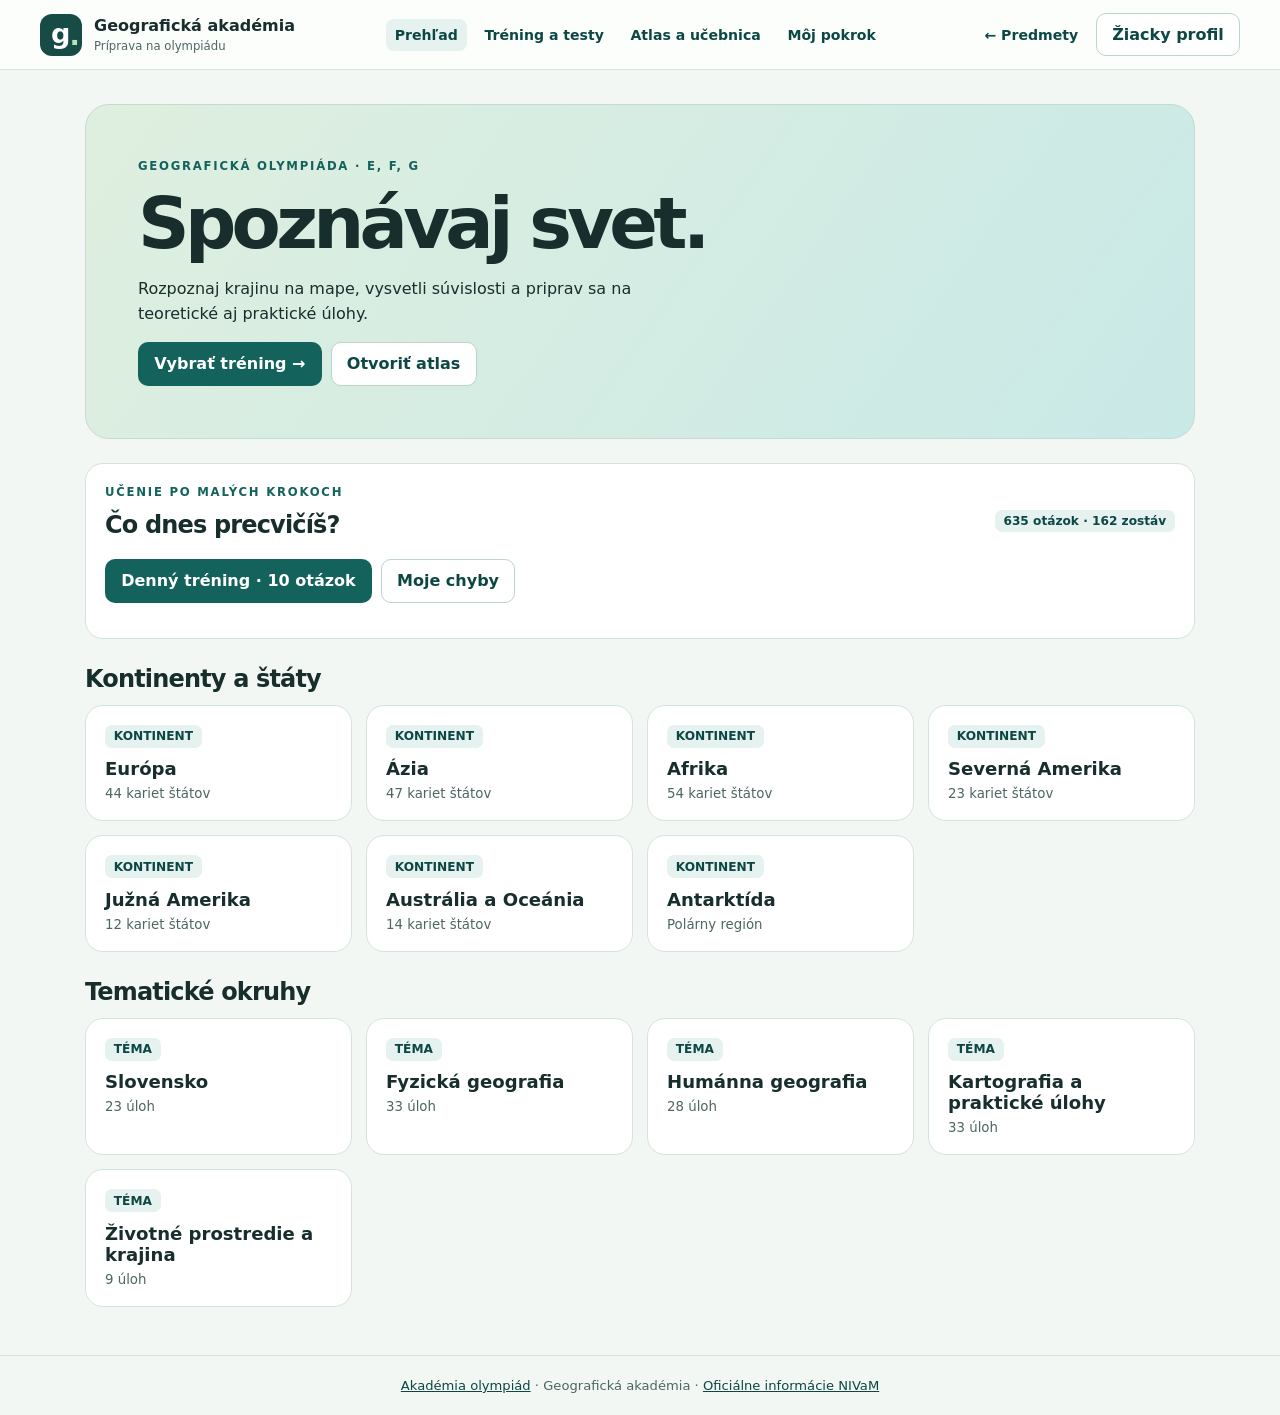
==== geografia/index.html @ 2500e164 "Publish the subject selector and Geografická akadémia from Sites" ====
<!doctype html>
<html lang="sk">
<head>
<meta charset="utf-8"><meta name="viewport" content="width=device-width,initial-scale=1">
<meta name="description" content="Geografická akadémia pre základné školy. Tréning na Geografickú olympiádu, atlas a pokrok.">
<title>Geografická akadémia</title>
<link rel="stylesheet" href="academy.css">
<script src="app.js" defer></script>
</head>
<body class="academy">
<header class="academy-header">
  <a class="wordmark" href="#prehlad"><span class="logo">g<span>.</span></span><span>Geografická akadémia<small>Príprava na olympiádu</small></span></a>
  <nav aria-label="Navigácia"><a href="#prehlad">Prehľad</a><a href="#trening">Tréning a testy</a><a href="#atlas">Atlas a učebnica</a><a href="#pokrok">Môj pokrok</a></nav>
  <div class="header-actions"><a href="../">← Predmety</a><button id="profile-button" class="secondary">Profil</button></div>
</header>
<main id="screen" class="screen" tabindex="-1"><p role="status">Načítavam geografické otázky…</p></main>
<footer class="portal-footer"><a href="../">Akadémia olympiád</a> · Geografická akadémia · <a href="https://nivam.sk/olympiady-a-sutaze/geograficka-olympiada/">Oficiálne informácie NIVaM</a></footer>
<dialog id="profile-dialog" aria-labelledby="profile-title">
  <form id="profile-form">
    <p class="kicker">MÔJ PROFIL</p><h2 id="profile-title">Žiacky profil</h2>
    <p class="muted">Použi prezývku. Pokusy aj profil sa ukladajú v tomto prehliadači.</p>
    <label>Prezývka<input name="nickname" maxlength="30" autocomplete="off" required></label>
    <label>Kategória<select name="category"><option value="G">G · 5. ročník</option><option value="F">F · 6.–7. ročník</option><option value="E">E · 8.–9. ročník</option></select></label>
    <div class="actions"><button class="primary">Vytvoriť profil</button><button type="button" id="close-profile" class="secondary">Zavrieť</button></div>
  </form>
  <div id="profiles"></div>
</dialog>
</body></html>
---- geografia/academy.css ----
:root{color-scheme:light;--ink:#172e2c;--muted:#4d6663;--line:#d4e3df;--paper:#fff;--bg:#f3f7f4;--accent:#14625c;--dark:#0c4744;--soft:#e6f2ef;--orange:#8c4a19;--radius:18px;font-family:system-ui,-apple-system,"Segoe UI",sans-serif;color:var(--ink);background:var(--bg)}
*{box-sizing:border-box}body{margin:0}a{color:var(--dark)}button,input,select{font:inherit}button{cursor:pointer}button:disabled{cursor:default;opacity:.52}a:focus-visible,button:focus-visible,input:focus-visible,select:focus-visible,summary:focus-visible{outline:3px solid #b76522;outline-offset:3px}h1,h2,h3,p{margin-top:0}h1{font-size:clamp(2.35rem,5.6vw,4.6rem);letter-spacing:-.065em;line-height:1.02;margin-bottom:1rem}h2{letter-spacing:-.035em;line-height:1.13}p{line-height:1.57}.muted,.hint,small{color:var(--muted)}.kicker{font-size:.73rem;font-weight:800;letter-spacing:.15em;color:var(--accent);margin-bottom:.7rem}.portal-header,.academy-header{border-bottom:1px solid var(--line);background:#fcfefc}.portal-header{padding:22px max(5vw,calc((100vw - 1110px)/2))}.wordmark{display:inline-flex;align-items:center;gap:.75rem;text-decoration:none;color:var(--ink);font-weight:800;line-height:1.2;white-space:nowrap}.wordmark small{display:block;font-weight:500;font-size:.73rem;margin-top:.22rem}.logo{display:grid;place-items:center;position:relative;width:42px;height:42px;border-radius:12px;background:#174b46;color:white;font-size:1.7rem;letter-spacing:-.11em;padding-right:.22rem}.logo span{position:absolute;right:.32rem;bottom:.18rem;color:#b2e4b5}.portal-main,.screen{width:min(1110px,calc(100% - 36px));margin:0 auto}.portal-main{padding:clamp(32px,7vw,90px) 0 55px}.portal-intro p:last-child{color:var(--muted);max-width:36rem;font-size:1.08rem}.subject-grid{display:grid;grid-template-columns:repeat(2,minmax(0,1fr));gap:24px;margin-top:34px}.subject{text-decoration:none;color:var(--ink);display:flex;flex-direction:column;background:#fff;border:1px solid var(--line);border-radius:22px;overflow:hidden;transition:transform .2s,border-color .2s}.subject:hover{transform:translateY(-4px);border-color:var(--accent)}.subject-art{height:155px;background:#e3eee0;overflow:hidden;display:grid;place-items:center}.geo .subject-art{background:#dbefeb}.subject-art svg{width:100%;height:100%;object-fit:contain}.subject-content{padding:24px;flex:1;display:flex;flex-direction:column}.subject h2{font-size:clamp(1.9rem,4vw,3rem);margin-bottom:.5rem}.subject p:not(.kicker){color:var(--muted);flex:1}.subject-cta{font-weight:800;color:var(--dark);display:flex;justify-content:space-between;gap:.5rem}.portal-footer{padding:22px 18px;border-top:1px solid var(--line);text-align:center;color:var(--muted);font-size:.82rem}.academy-header{display:flex;align-items:center;justify-content:space-between;flex-wrap:wrap;gap:14px;padding:13px max(18px,calc((100vw - 1200px)/2))}.academy-header nav,.header-actions,.actions{display:flex;align-items:center;flex-wrap:wrap;gap:9px}.academy-header nav a,.header-actions>a{padding:.5rem .55rem;text-decoration:none;font-size:.88rem;font-weight:650}.academy-header nav a[aria-current=page]{background:var(--soft);border-radius:8px}.screen{min-height:65vh;padding:34px 0 48px}.screen:focus{outline:none}.hero-geo{padding:clamp(24px,5vw,52px);background:linear-gradient(125deg,#dfefdf,#c9e9e7);border:1px solid #c3dbd3;border-radius:24px;margin-bottom:24px}.hero-geo p:not(.kicker){max-width:36rem}.hero-geo h1{max-width:12ch}.primary,.secondary,.plain{display:inline-flex;align-items:center;justify-content:center;text-decoration:none;border:1px solid transparent;border-radius:10px;padding:.67rem .95rem;font-weight:700;min-height:42px;line-height:1.25;text-align:center}.primary{background:var(--accent);color:white}.primary:hover{background:var(--dark)}.secondary{background:#fff;border-color:#bdd3ce;color:var(--dark)}.secondary:hover,.plain:hover{background:var(--soft)}.plain{background:transparent;color:var(--dark)}.grid{display:grid;grid-template-columns:repeat(auto-fit,minmax(min(100%,225px),1fr));gap:14px}.panel,.tile{background:white;border:1px solid var(--line);border-radius:var(--radius);padding:19px;margin-bottom:16px}.tile{display:flex;flex-direction:column;align-items:start;text-align:left;color:var(--ink);gap:.45rem;margin-bottom:0}.tile:hover{border-color:var(--accent)}.tile strong{font-size:1.13rem}.tile .badge{margin-bottom:.2rem}.badge{display:inline-block;padding:.28rem .55rem;background:var(--soft);color:var(--dark);border-radius:7px;font-weight:700;font-size:.76rem}.section-title{margin:27px 0 12px}.controls{display:grid;grid-template-columns:repeat(auto-fit,minmax(min(100%,165px),1fr));gap:12px;margin-bottom:16px}label{display:block;font-size:.88rem;font-weight:700}input,select{display:block;width:100%;margin-top:.35rem;border:1px solid #a9c4bd;border-radius:9px;background:#fff;color:var(--ink);padding:.65rem .6rem;min-height:42px}select:disabled{opacity:.6}dialog{border:1px solid var(--line);border-radius:18px;width:min(460px,calc(100% - 24px));color:var(--ink);padding:24px}dialog::backdrop{background:#17312c88}dialog label,dialog .actions{margin-bottom:12px}.row{display:flex;justify-content:space-between;align-items:center;gap:12px;flex-wrap:wrap}.list-row{padding:10px 0;border-top:1px solid var(--line)}.test-panel{max-width:850px;margin-inline:auto}.test-panel h1{font-size:clamp(1.55rem,4vw,2.45rem);letter-spacing:-.035em;margin:16px 0}.option{display:block;width:100%;text-align:left;color:var(--ink);background:#fff;border:1px solid #b9d0ca;border-radius:10px;padding:.78rem;margin:8px 0}.option:hover,.option[aria-pressed=true]{background:var(--soft);border-color:var(--accent)}.option[aria-pressed=true]{box-shadow:inset 0 0 0 1px var(--accent)}.option b{display:inline-block;width:1.65rem;color:var(--accent)}.options{margin:12px 0 18px}.feedback{padding:14px;border-radius:10px;margin:14px 0;background:#e7f5e9;border:1px solid #aed1b2}.feedback.wrong{background:#fff1e6;border-color:#e4bc9b}.feedback p:last-child{margin-bottom:0}.question-map{display:flex;flex-wrap:wrap;gap:5px;margin-top:12px}.question-map button{min-width:39px;padding:.48rem}.question-map [aria-current=step]{background:var(--dark);color:white}.question-map .answered:not([aria-current=step]){background:#d8ede5}.match-line{display:grid;grid-template-columns:1fr 1.3fr;gap:12px;align-items:center;margin-bottom:10px}.match-line select{margin:0}.diagram{background:#f5faf8;border:1px solid var(--line);padding:10px;border-radius:12px;margin:12px 0}.diagram svg{display:block;width:min(100%,500px);height:auto;margin:auto}.score{font-size:3rem;color:var(--accent);font-weight:850;letter-spacing:-.06em}.progress{height:7px;border-radius:7px;background:var(--soft);overflow:hidden;margin:10px 0}.progress span{display:block;height:100%;background:#398278}.alert{color:#8b3629;font-weight:700}.empty{padding:24px;border:1px dashed #acc7be;border-radius:12px}.atlas-facts{padding-left:1.2rem;line-height:1.6}.country-group{margin:14px 0}.country-group summary,.review summary{padding:.5rem 0;cursor:pointer;font-weight:700}.review{border-top:1px solid var(--line);padding:.3rem 0}.sr-only{position:absolute;width:1px;height:1px;overflow:hidden;clip-path:inset(50%);white-space:nowrap}
@media(max-width:640px){.subject-grid{grid-template-columns:1fr;gap:14px;margin-top:22px}.subject-art{height:115px}.academy-header{gap:8px}.academy-header nav{order:3;width:100%;justify-content:space-between;gap:3px}.academy-header nav a{font-size:.77rem;padding:.5rem .28rem}.wordmark small{font-size:.69rem}.academy-header .logo{width:35px;height:35px}.header-actions{gap:3px}.header-actions>a{font-size:.78rem;padding:.3rem}.header-actions .secondary{padding:.45rem;font-size:.8rem;min-height:35px}.screen{padding-top:20px}.panel{padding:14px}.match-line{grid-template-columns:1fr;gap:4px}}
@media(prefers-reduced-motion:reduce){*{transition:none!important;scroll-behavior:auto!important}}

.diagram img{display:block;width:auto;max-width:100%;max-height:350px;height:auto;margin:auto;border-radius:8px}.diagram figcaption{font-size:.8rem;color:var(--muted);margin:.55rem .1rem .15rem}
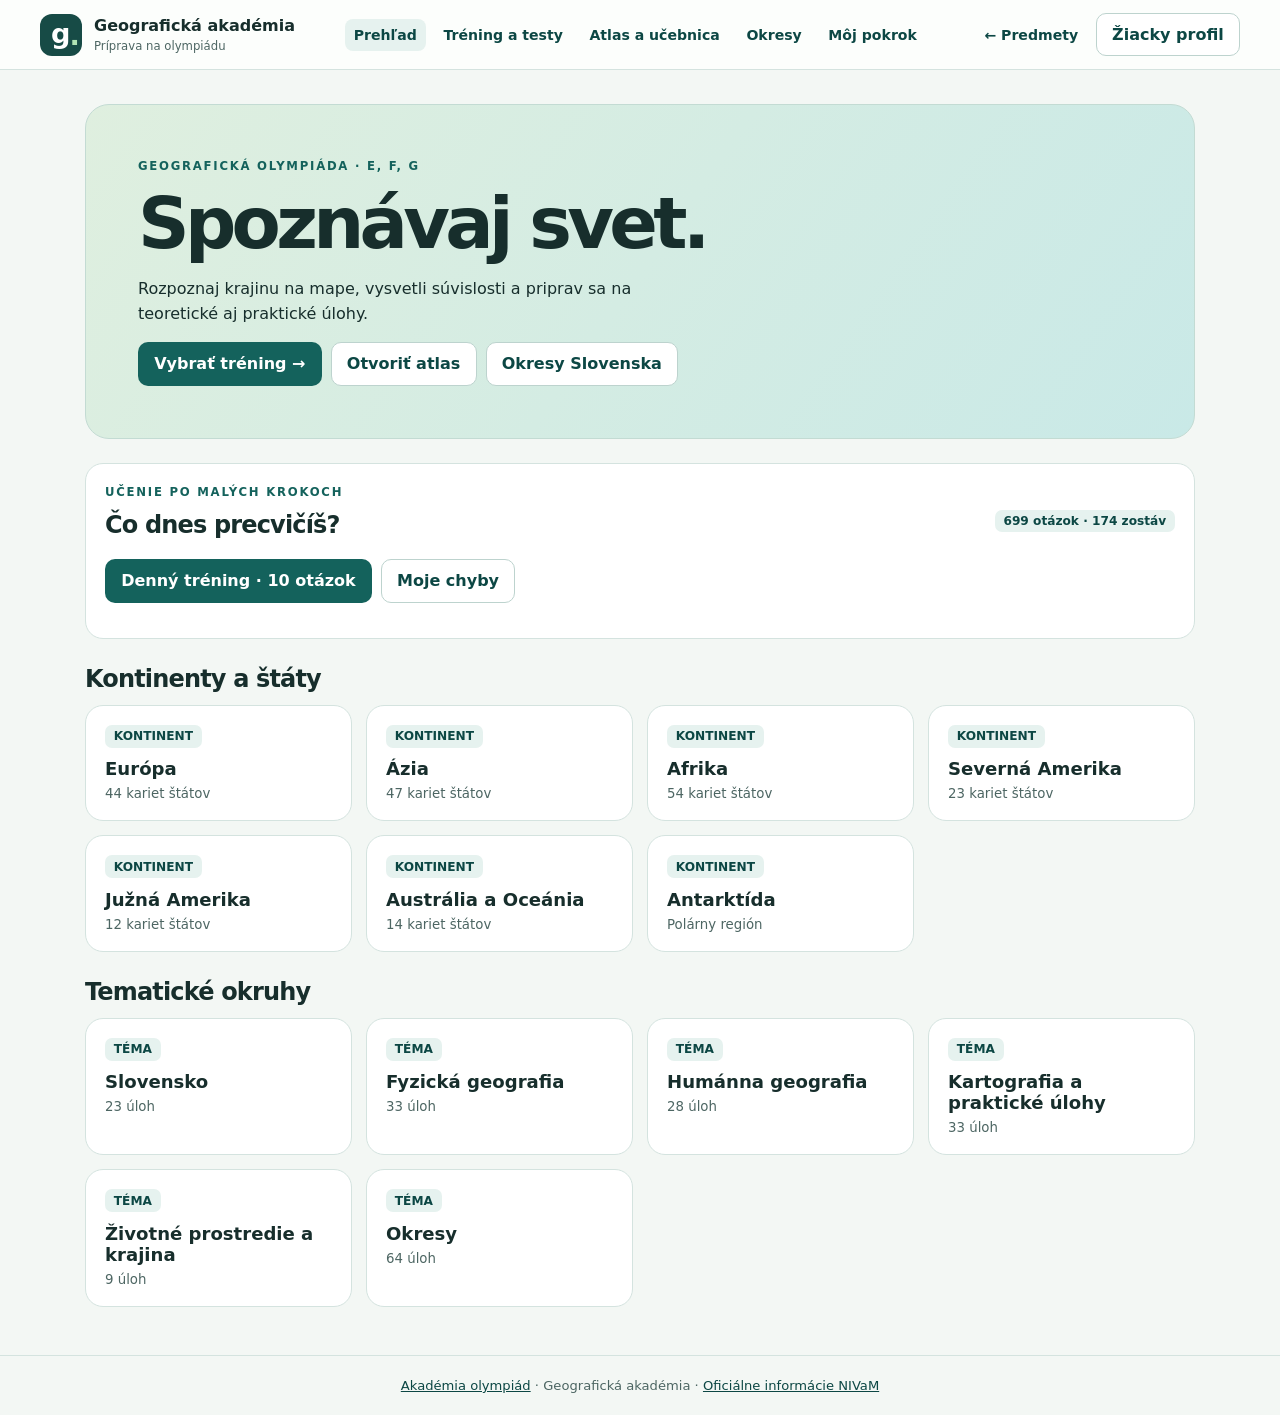
==== commit ac2bae98: "Add Gelnica district quizzes, all 20 municipal coats of arms and maps" ====
--- a/geografia/index.html
+++ b/geografia/index.html
@@ -4,13 +4,13 @@
 <meta charset="utf-8"><meta name="viewport" content="width=device-width,initial-scale=1">
 <meta name="description" content="Geografická akadémia pre základné školy. Tréning na Geografickú olympiádu, atlas a pokrok.">
 <title>Geografická akadémia</title>
-<link rel="stylesheet" href="academy.css">
-<script src="app.js" defer></script>
+<link rel="stylesheet" href="academy.css?v=gelnica1">
+<script src="app.js?v=gelnica1" defer></script>
 </head>
 <body class="academy">
 <header class="academy-header">
   <a class="wordmark" href="#prehlad"><span class="logo">g<span>.</span></span><span>Geografická akadémia<small>Príprava na olympiádu</small></span></a>
-  <nav aria-label="Navigácia"><a href="#prehlad">Prehľad</a><a href="#trening">Tréning a testy</a><a href="#atlas">Atlas a učebnica</a><a href="#pokrok">Môj pokrok</a></nav>
+  <nav aria-label="Navigácia"><a href="#prehlad">Prehľad</a><a href="#trening">Tréning a testy</a><a href="#atlas">Atlas a učebnica</a><a href="#okresy">Okresy</a><a href="#pokrok">Môj pokrok</a></nav>
   <div class="header-actions"><a href="../">← Predmety</a><button id="profile-button" class="secondary">Profil</button></div>
 </header>
 <main id="screen" class="screen" tabindex="-1"><p role="status">Načítavam geografické otázky…</p></main>
--- a/geografia/academy.css
+++ b/geografia/academy.css
@@ -4,3 +4,12 @@
 @media(prefers-reduced-motion:reduce){*{transition:none!important;scroll-behavior:auto!important}}
 
 .diagram img{display:block;width:auto;max-width:100%;max-height:350px;height:auto;margin:auto;border-radius:8px}.diagram figcaption{font-size:.8rem;color:var(--muted);margin:.55rem .1rem .15rem}
+.district-link{text-decoration:none}
+.district-hero{margin-top:1rem}
+.district-study summary{cursor:pointer;font-size:1.2rem;font-weight:750}
+.crest-grid{display:grid;grid-template-columns:repeat(auto-fit,minmax(min(100%,150px),1fr));gap:12px;margin-top:16px}
+.crest-card{margin:0;padding:12px;text-align:center;border:1px solid var(--line);border-radius:12px;background:white}
+.crest-card img{width:100%;height:132px;object-fit:contain;display:block;margin-bottom:10px}
+.crest-card small{display:block;margin-top:.35rem}
+.crest-question img{max-height:205px;background:white}
+@media(max-width:640px){.academy-header nav{justify-content:flex-start;gap:4px 10px}}
